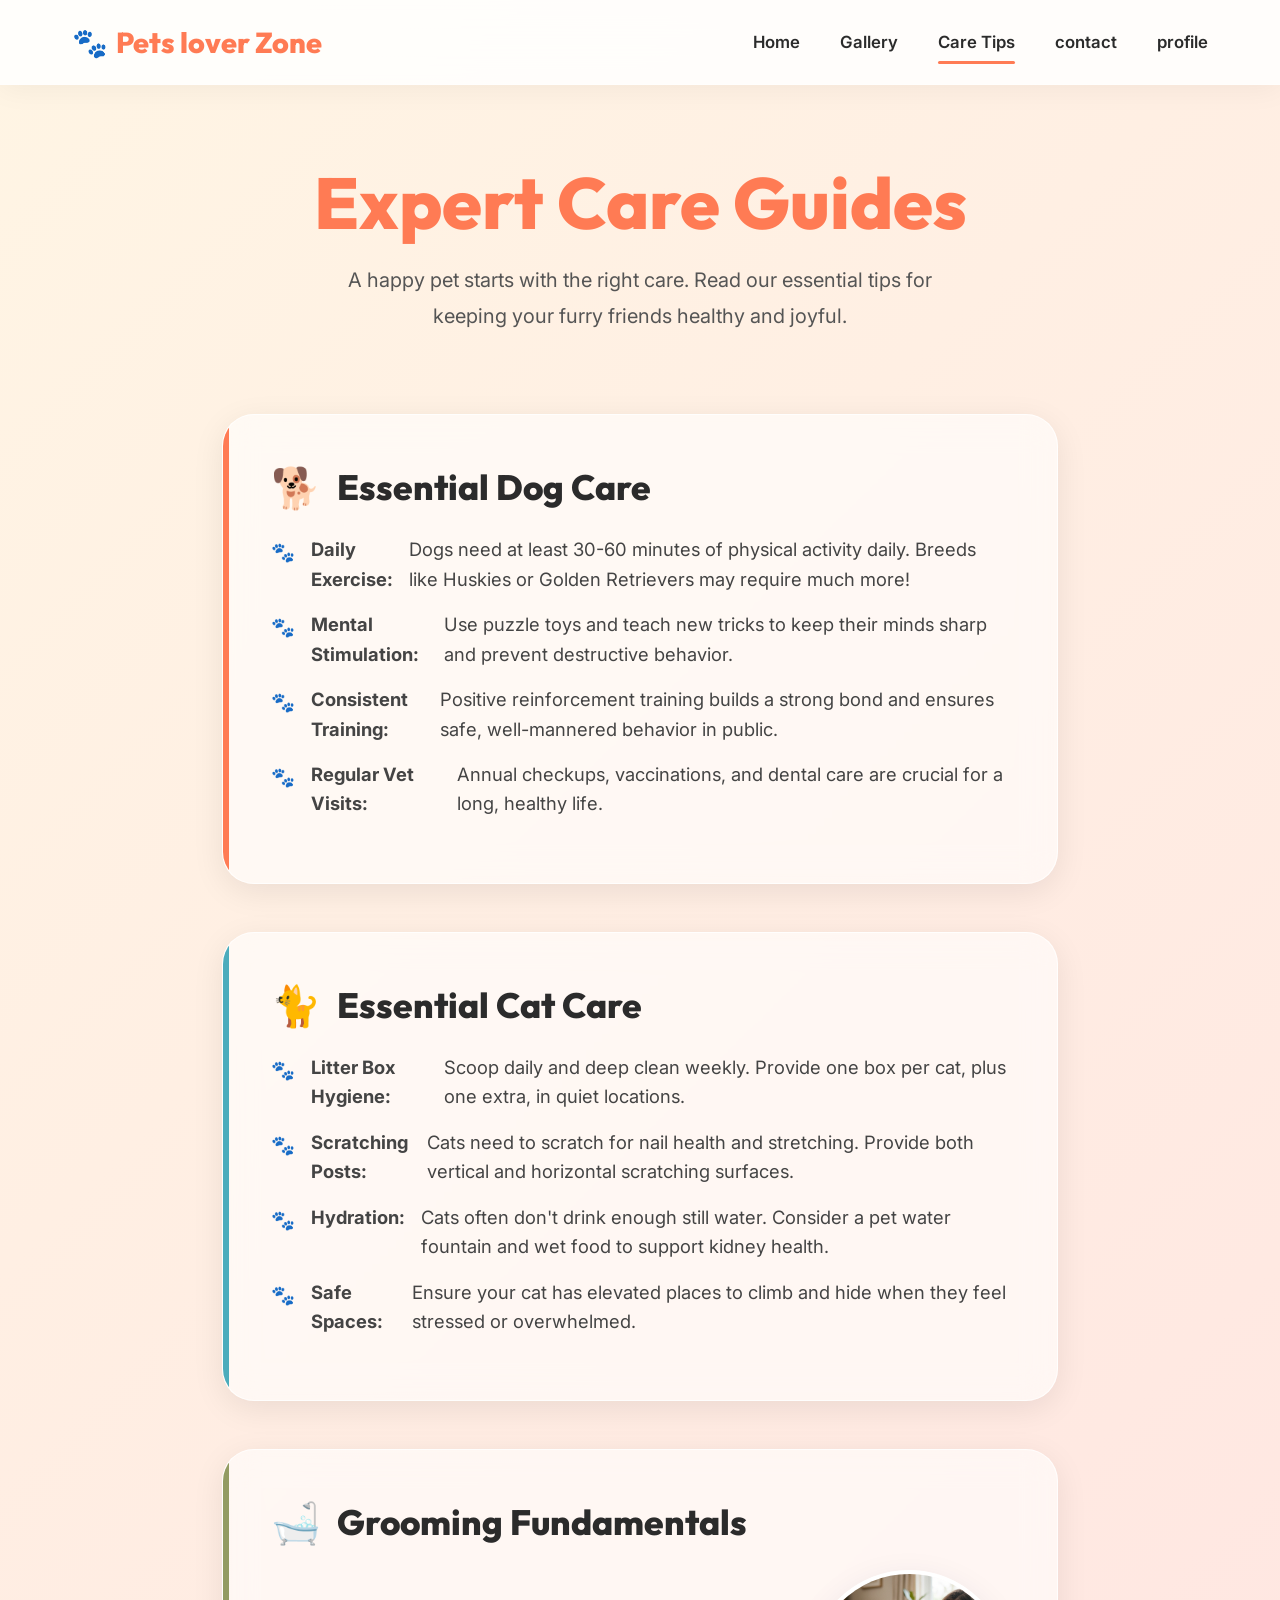
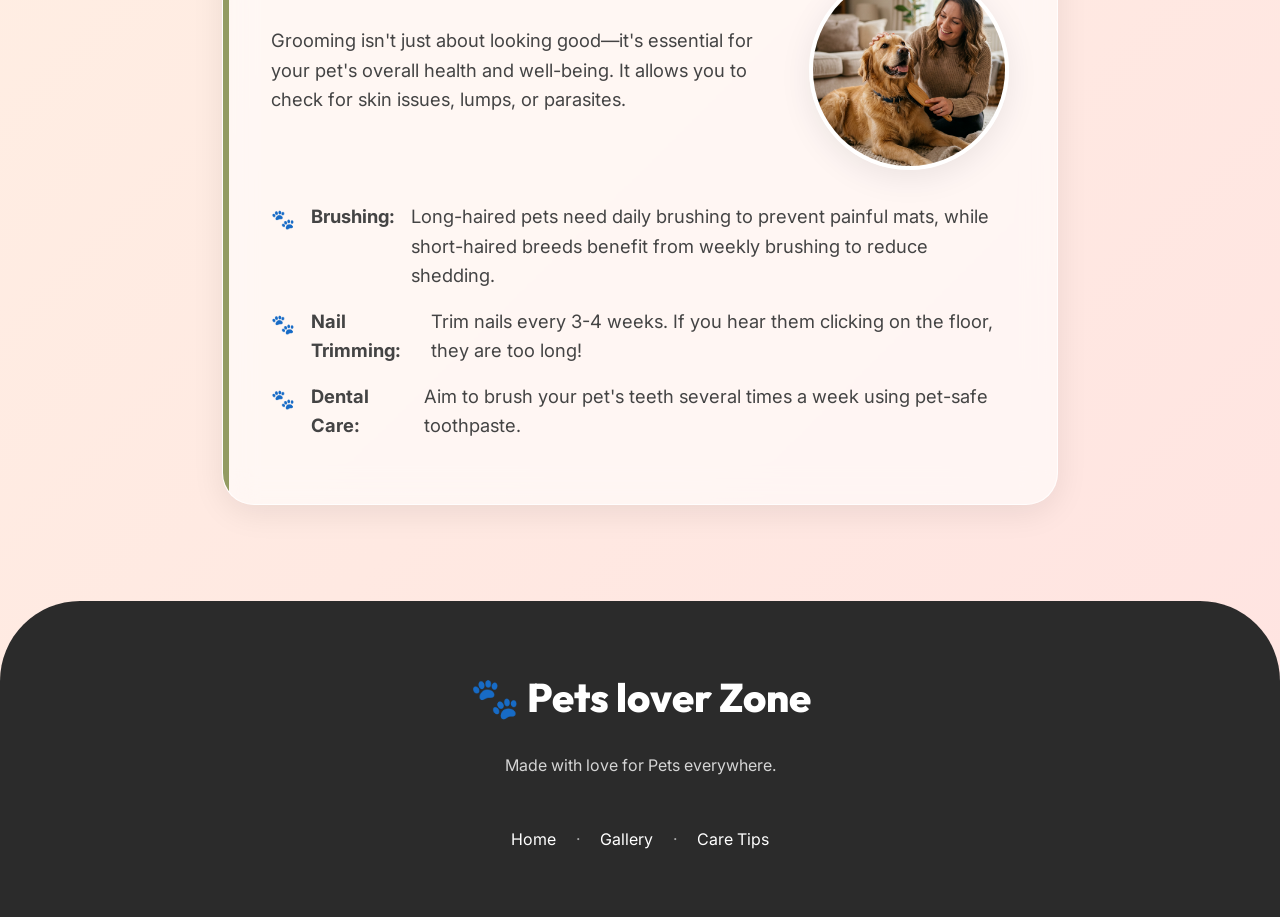
==== care.html @ ebd654dc "first commit" ====
<!DOCTYPE html>
<html lang="en">

<head>
    <meta charset="UTF-8">
    <meta name="viewport" content="width=device-width, initial-scale=1.0">
    <title>Care Tips - Pets lover Zone</title>
    <meta name="description" content="Expert care tips and guides for your beloved pets.">
    <link rel="stylesheet" href="style.css">
    <link
        href="https://fonts.googleapis.com/css2?family=Inter:wght@300;400;500;600&family=Outfit:wght@300;400;600;800&display=swap"
        rel="stylesheet">
</head>

<body>

    <!-- Navigation -->
    <nav class="glass-nav">
        <div class="container nav-container">
            <div class="logo">
                <span class="logo-icon">🐾</span>
                <span>Pets lover Zone</span>
            </div>
            <div class="nav-links">
                <a href="index.html">Home</a>
                <a href="gallery.html">Gallery</a>
                <a href="care.html" class="active">Care Tips</a>
                <a href="contact.html">contact</a>
                <a href="profile.html">profile</a>
            </div>
        </div>
    </nav>

    <!-- Page Header -->
    <header class="page-header container">
        <h1>Expert Care Guides</h1>
        <p>A happy pet starts with the right care. Read our essential tips for keeping your furry friends healthy and
            joyful.</p>
    </header>

    <!-- Care Tips Content -->
    <main class="care-container">

        <!-- Dog Care -->
        <article class="care-card">
            <h2><span>🐕</span> Essential Dog Care</h2>
            <ul class="care-list">
                <li><strong>Daily Exercise:</strong> Dogs need at least 30-60 minutes of physical activity daily. Breeds
                    like Huskies or Golden Retrievers may require much more!</li>
                <li><strong>Mental Stimulation:</strong> Use puzzle toys and teach new tricks to keep their minds sharp
                    and prevent destructive behavior.</li>
                <li><strong>Consistent Training:</strong> Positive reinforcement training builds a strong bond and
                    ensures safe, well-mannered behavior in public.</li>
                <li><strong>Regular Vet Visits:</strong> Annual checkups, vaccinations, and dental care are crucial for
                    a long, healthy life.</li>
            </ul>
        </article>

        <!-- Cat Care -->
        <article class="care-card blue">
            <h2><span>🐈</span> Essential Cat Care</h2>
            <ul class="care-list">
                <li><strong>Litter Box Hygiene:</strong> Scoop daily and deep clean weekly. Provide one box per cat,
                    plus one extra, in quiet locations.</li>
                <li><strong>Scratching Posts:</strong> Cats need to scratch for nail health and stretching. Provide both
                    vertical and horizontal scratching surfaces.</li>
                <li><strong>Hydration:</strong> Cats often don't drink enough still water. Consider a pet water fountain
                    and wet food to support kidney health.</li>
                <li><strong>Safe Spaces:</strong> Ensure your cat has elevated places to climb and hide when they feel
                    stressed or overwhelmed.</li>
            </ul>
        </article>

        <!-- Grooming Tips -->
        <article class="care-card green">
            <h2><span>🛁</span> Grooming Fundamentals</h2>
            <div style="display: flex; gap: 2rem; align-items: center; margin-bottom: 2rem;">
                <p style="flex: 1; font-size: 1.15rem; color: #444;">
                    Grooming isn't just about looking good—it's essential for your pet's overall health and well-being.
                    It allows you to check for skin issues, lumps, or parasites.
                </p>
                <img src="images/caregroming.png" alt="Grooming dog"
                    style="width: 200px; height: 200px; border-radius: 50%; object-fit: cover; border: 4px solid white; box-shadow: var(--shadow);">
            </div>
            <ul class="care-list">
                <li><strong>Brushing:</strong> Long-haired pets need daily brushing to prevent painful mats, while
                    short-haired breeds benefit from weekly brushing to reduce shedding.</li>
                <li><strong>Nail Trimming:</strong> Trim nails every 3-4 weeks. If you hear them clicking on the floor,
                    they are too long!</li>
                <li><strong>Dental Care:</strong> Aim to brush your pet's teeth several times a week using pet-safe
                    toothpaste.</li>
            </ul>
        </article>

    </main>

    <!-- Footer -->
    <footer>
        <div class="container footer-content">
            <div class="footer-logo">🐾 Pets lover Zone</div>
            <p>Made with love for Pets everywhere.</p>
            <div class="footer-links">
                <a href="index.html">Home</a> &middot;
                <a href="gallery.html">Gallery</a> &middot;
                <a href="care.html">Care Tips</a>
                
            </div>
        </div>
    </footer>

</body>

</html>
---- style.css ----
:root {
    /* Color Palette */
    --primary: #FF7B54;
    --primary-light: #FFB26B;
    --secondary: #939B62;
    --dark: #2B2B2B;
    --light: #F9F7F7;
    --surface: rgba(255, 255, 255, 0.65);
    --surface-dark: rgba(255, 255, 255, 0.95);

    /* Layout */
    --container-width: 1200px;
    --border-radius: 24px;
    --shadow: 0 8px 32px rgba(0, 0, 0, 0.08);
    --shadow-hover: 0 16px 48px rgba(0, 0, 0, 0.12);

    /* Transitions */
    --transition: all 0.3s cubic-bezier(0.25, 0.8, 0.25, 1);
}

* {
    margin: 0;
    padding: 0;
    box-sizing: border-box;
}

body {
    font-family: 'Inter', sans-serif;
    background: linear-gradient(135deg, #FFF5E4, #FFE3E1);
    color: var(--dark);
    line-height: 1.6;
    min-height: 100vh;
    overflow-x: hidden;
}

h1,
h2,
h3,
h4,
h5,
h6 {
    font-family: 'Outfit', sans-serif;
    font-weight: 800;
    line-height: 1.2;
    color: var(--dark);
}

img {
    max-width: 100%;
    display: block;
    object-fit: cover;
}

a {
    text-decoration: none;
    color: inherit;
    transition: var(--transition);
}

ul {
    list-style: none;
}

/* Glassmorphism Utilities */
.glass {
    background: var(--surface);
    backdrop-filter: blur(16px);
    -webkit-backdrop-filter: blur(16px);
    border: 1px solid rgba(255, 255, 255, 0.6);
    border-radius: var(--border-radius);
    box-shadow: var(--shadow);
}

.glass-nav {
    background: rgba(255, 255, 255, 0.85);
    backdrop-filter: blur(20px);
    border-bottom: 1px solid rgba(255, 255, 255, 0.3);
    box-shadow: 0 4px 30px rgba(0, 0, 0, 0.05);
}

/* Container */
.container {
    max-width: var(--container-width);
    margin: 0 auto;
    padding: 0 2rem;
}

/* Navigation */
nav {
    position: fixed;
    top: 0;
    left: 0;
    width: 100%;
    z-index: 1000;
    transition: var(--transition);
}

.nav-container {
    display: flex;
    justify-content: space-between;
    align-items: center;
    padding: 1.2rem 2rem;
}

.logo {
    font-family: 'Outfit', sans-serif;
    font-size: 1.8rem;
    font-weight: 800;
    color: var(--primary);
    display: flex;
    align-items: center;
    gap: 0.5rem;
}

.nav-links {
    display: flex;
    gap: 2.5rem;
}

.nav-links a {
    font-weight: 600;
    font-size: 1.05rem;
    position: relative;
    padding: 0.5rem 0;
    color: var(--dark);
}

.nav-links a::after {
    content: '';
    position: absolute;
    bottom: 0;
    left: 0;
    width: 0;
    height: 3px;
    background: var(--primary);
    transition: var(--transition);
    border-radius: 3px;
}

.nav-links a:hover::after,
.nav-links a.active::after {
    width: 100%;
}

/* Buttons */
.btn {
    display: inline-block;
    padding: 1rem 2.5rem;
    border-radius: 50px;
    font-family: 'Outfit', sans-serif;
    font-weight: 600;
    font-size: 1.1rem;
    cursor: pointer;
    transition: var(--transition);
    border: none;
    text-align: center;
}

.btn-primary {
    background: var(--primary);
    color: white;
    box-shadow: 0 8px 20px rgba(255, 123, 84, 0.4);
}

.btn-primary:hover {
    background: var(--dark);
    transform: translateY(-3px);
    box-shadow: 0 12px 24px rgba(43, 43, 43, 0.3);
    color: white;
}

.btn-outline {
    background: transparent;
    color: var(--dark);
    border: 2px solid var(--dark);
}

.btn-outline:hover {
    background: var(--dark);
    color: white;
    transform: translateY(-3px);
}

/* HERO SECTION */
.hero {
    position: relative;
    min-height: 100vh;
    display: flex;
    align-items: center;
    padding-top: 80px;
    /* offset for nav */
}

.hero-bg {
    position: absolute;
    top: 0;
    left: 0;
    width: 100%;
    height: 100%;
    z-index: -1;
}

.hero-bg img {
    width: 100%;
    height: 100%;
    object-fit: cover;
}

.hero-overlay {
    position: absolute;
    top: 0;
    left: 0;
    width: 100%;
    height: 100%;
    background: linear-gradient(to right, rgba(255, 245, 228, 0.95) 0%, rgba(255, 245, 228, 0.8) 40%, rgba(255, 245, 228, 0.2) 100%);
}

.hero-content {
    width: 100%;
}

.hero-card {
    max-width: 600px;
    padding: 3.5rem;
    animation: slideUp 1s ease forwards;
}

@keyframes slideUp {
    from {
        opacity: 0;
        transform: translateY(40px);
    }

    to {
        opacity: 1;
        transform: translateY(0);
    }
}

.hero-card h1 {
    font-size: 4rem;
    margin-bottom: 1.5rem;
}

.hero-card h1 span {
    color: var(--primary);
}

.hero-card p {
    font-size: 1.25rem;
    color: #4a4a4a;
    margin-bottom: 2.5rem;
}

.hero-actions {
    display: flex;
    gap: 1.5rem;
}

/* FEATURES SECTION */
.features {
    padding: 8rem 2rem;
}

.section-header {
    text-align: center;
    margin-bottom: 4rem;
}

.section-header h2 {
    font-size: 3rem;
    margin-bottom: 1rem;
}

.section-header p {
    font-size: 1.2rem;
    color: #666;
}

.feature-grid {
    display: flex;
    flex-direction: column;
    gap: 4rem;
}

.glass-card {
    display: flex;
    align-items: center;
    gap: 4rem;
    background: rgba(255, 255, 255, 0.4);
    backdrop-filter: blur(12px);
    border: 1px solid rgba(255, 255, 255, 0.7);
    border-radius: 40px;
    padding: 2.5rem;
    box-shadow: 0 20px 40px rgba(0, 0, 0, 0.05);
    transition: var(--transition);
}

.glass-card:hover {
    transform: translateY(-10px);
    box-shadow: 0 30px 60px rgba(0, 0, 0, 0.08);
}

.glass-card.reverse {
    flex-direction: row-reverse;
}

.feature-img {
    flex: 1;
    border-radius: 30px;
    overflow: hidden;
}

.feature-img img {
    border-radius: 30px;
    transition: var(--transition);
    transform: scale(1.02);
}

.glass-card:hover .feature-img img {
    transform: scale(1.05);
}

.feature-text {
    flex: 1;
    padding: 2rem;
}

.feature-text h3 {
    font-size: 2.5rem;
    margin-bottom: 1.5rem;
    color: var(--primary);
}

.feature-text p {
    font-size: 1.2rem;
    color: #555;
    margin-bottom: 2rem;
}

.link-arrow {
    font-family: 'Outfit', sans-serif;
    font-size: 1.1rem;
    font-weight: 600;
    color: var(--dark);
    display: flex;
    align-items: center;
    gap: 0.5rem;
}

.link-arrow:hover {
    gap: 1rem;
    color: var(--primary);
}

/* FOOTER */
footer {
    background: var(--dark);
    color: rgba(255, 255, 255, 0.8);
    padding: 4rem 2rem;
    border-radius: 80px 80px 0 0;
    margin-top: 4rem;
    text-align: center;
}

.footer-content {
    display: flex;
    flex-direction: column;
    align-items: center;
    gap: 1.5rem;
}

.footer-logo {
    font-size: 2.5rem;
    font-weight: 800;
    color: white;
    font-family: 'Outfit', sans-serif;
}

.footer-links {
    margin-top: 1.5rem;
    color: #aaa;
}

.footer-links a {
    color: #fff;
    margin: 0 1rem;
}

.footer-links a:hover {
    color: var(--primary);
}

@media (max-width: 900px) {

    .glass-card,
    .glass-card.reverse {
        flex-direction: column;
        padding: 1.5rem;
    }

    .hero-card h1 {
        font-size: 3rem;
    }

    .hero-bg .hero-overlay {
        background: rgba(255, 245, 228, 0.85);
    }

    .nav-links {
        display: none;
    }

    /* Simplified for demo */
}

/* GALLERY SECTION */
.page-header {
    padding: 160px 2rem 5rem;
    text-align: center;
}

.page-header h1 {
    font-size: 4.5rem;
    color: var(--primary);
    margin-bottom: 1rem;
}

.page-header p {
    font-size: 1.25rem;
    color: #555;
    max-width: 600px;
    margin: 0 auto;
    line-height: 1.8;
}

.gallery-grid {
    display: grid;
    grid-template-columns: repeat(auto-fill, minmax(320px, 1fr));
    grid-auto-rows: 300px;
    gap: 2.5rem;
    padding: 0 2rem 5rem;
    max-width: var(--container-width);
    margin: 0 auto;
}

.gallery-item {
    position: relative;
    border-radius: 32px;
    overflow: hidden;
    cursor: pointer;
    box-shadow: 0 10px 30px rgba(0, 0, 0, 0.05);
    transition: var(--transition);
}

.gallery-item img {
    width: 100%;
    height: 100%;
    object-fit: cover;
    transition: transform 0.6s cubic-bezier(0.25, 1, 0.5, 1);
}

.gallery-item:hover {
    transform: translateY(-10px);
    box-shadow: 0 20px 40px rgba(0, 0, 0, 0.12);
}

.gallery-item:hover img {
    transform: scale(1.08);
}

.gallery-overlay {
    position: absolute;
    bottom: -100px;
    left: 0;
    width: 100%;
    padding: 4rem 2rem 2rem;
    background: linear-gradient(to top, rgba(0, 0, 0, 0.85) 0%, transparent 100%);
    color: white;
    transition: var(--transition);
    opacity: 0;
}

.gallery-item:hover .gallery-overlay {
    bottom: 0;
    opacity: 1;
}

.gallery-overlay h3 {
    font-family: 'Outfit';
    font-size: 1.8rem;
    color: white;
    margin-bottom: 0.25rem;
}

.gallery-overlay span {
    font-size: 1rem;
    font-weight: 500;
    color: var(--primary-light);
    text-transform: uppercase;
    letter-spacing: 1px;
}

/* CARE TIPS SECTION */
.care-container {
    max-width: 900px;
    margin: 0 auto 6rem;
    padding: 0 2rem;
}

.care-card {
    background: rgba(255, 255, 255, 0.6);
    backdrop-filter: blur(16px);
    border: 1px solid rgba(255, 255, 255, 0.8);
    border-radius: 32px;
    padding: 3rem;
    margin-bottom: 3rem;
    box-shadow: var(--shadow);
    transition: var(--transition);
    position: relative;
    overflow: hidden;
}

.care-card::before {
    content: '';
    position: absolute;
    top: 0;
    left: 0;
    width: 6px;
    height: 100%;
    background: var(--primary);
}

.care-card.blue::before {
    background: #4CACBC;
}

.care-card.green::before {
    background: var(--secondary);
}

.care-card:hover {
    transform: translateY(-5px);
    box-shadow: var(--shadow-hover);
}

.care-card h2 {
    font-size: 2.2rem;
    color: var(--dark);
    margin-bottom: 1.5rem;
    display: flex;
    align-items: center;
    gap: 1rem;
}

.care-card h2 span {
    font-size: 2.5rem;
}

.care-list {
    list-style: none;
}

.care-list li {
    font-size: 1.15rem;
    margin-bottom: 1rem;
    display: flex;
    align-items: flex-start;
    gap: 1rem;
    color: #444;
}

.care-list li::before {
    content: '🐾';
    font-size: 1.2rem;
    margin-top: 2px;
}
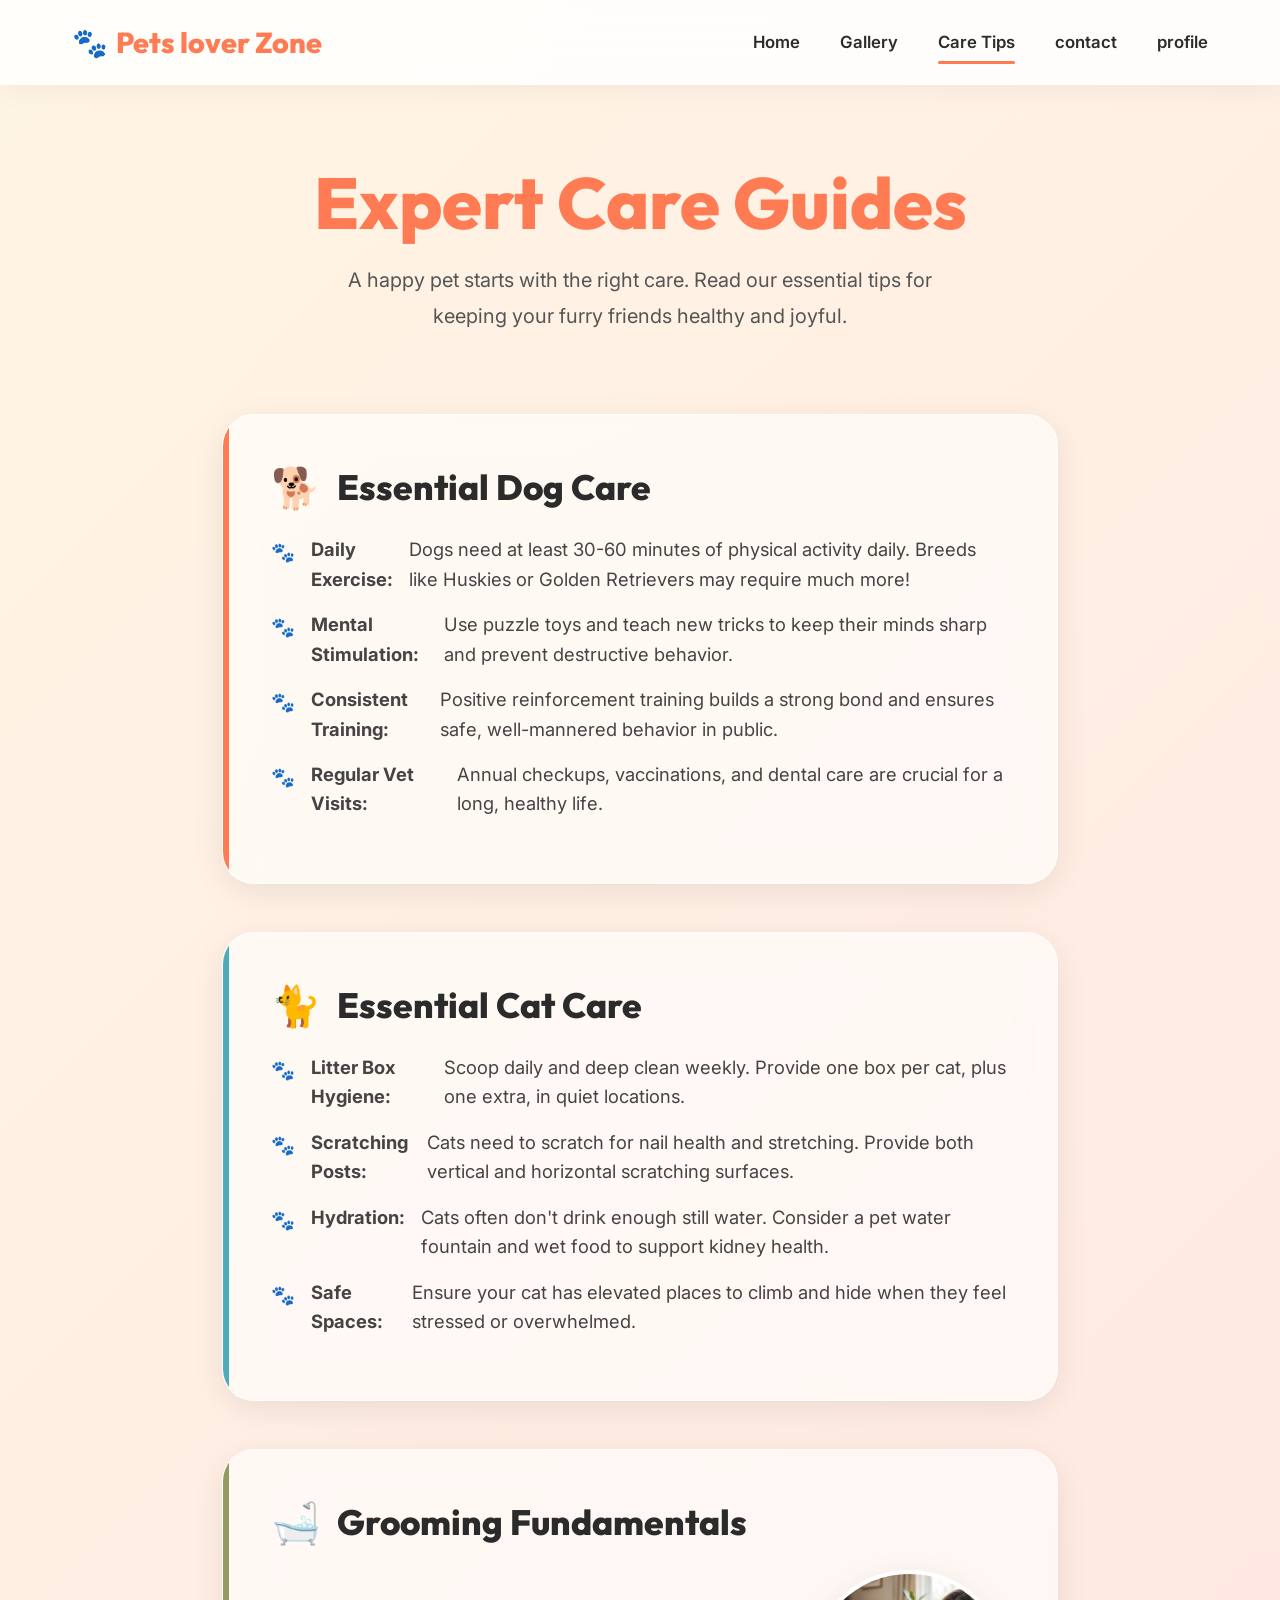
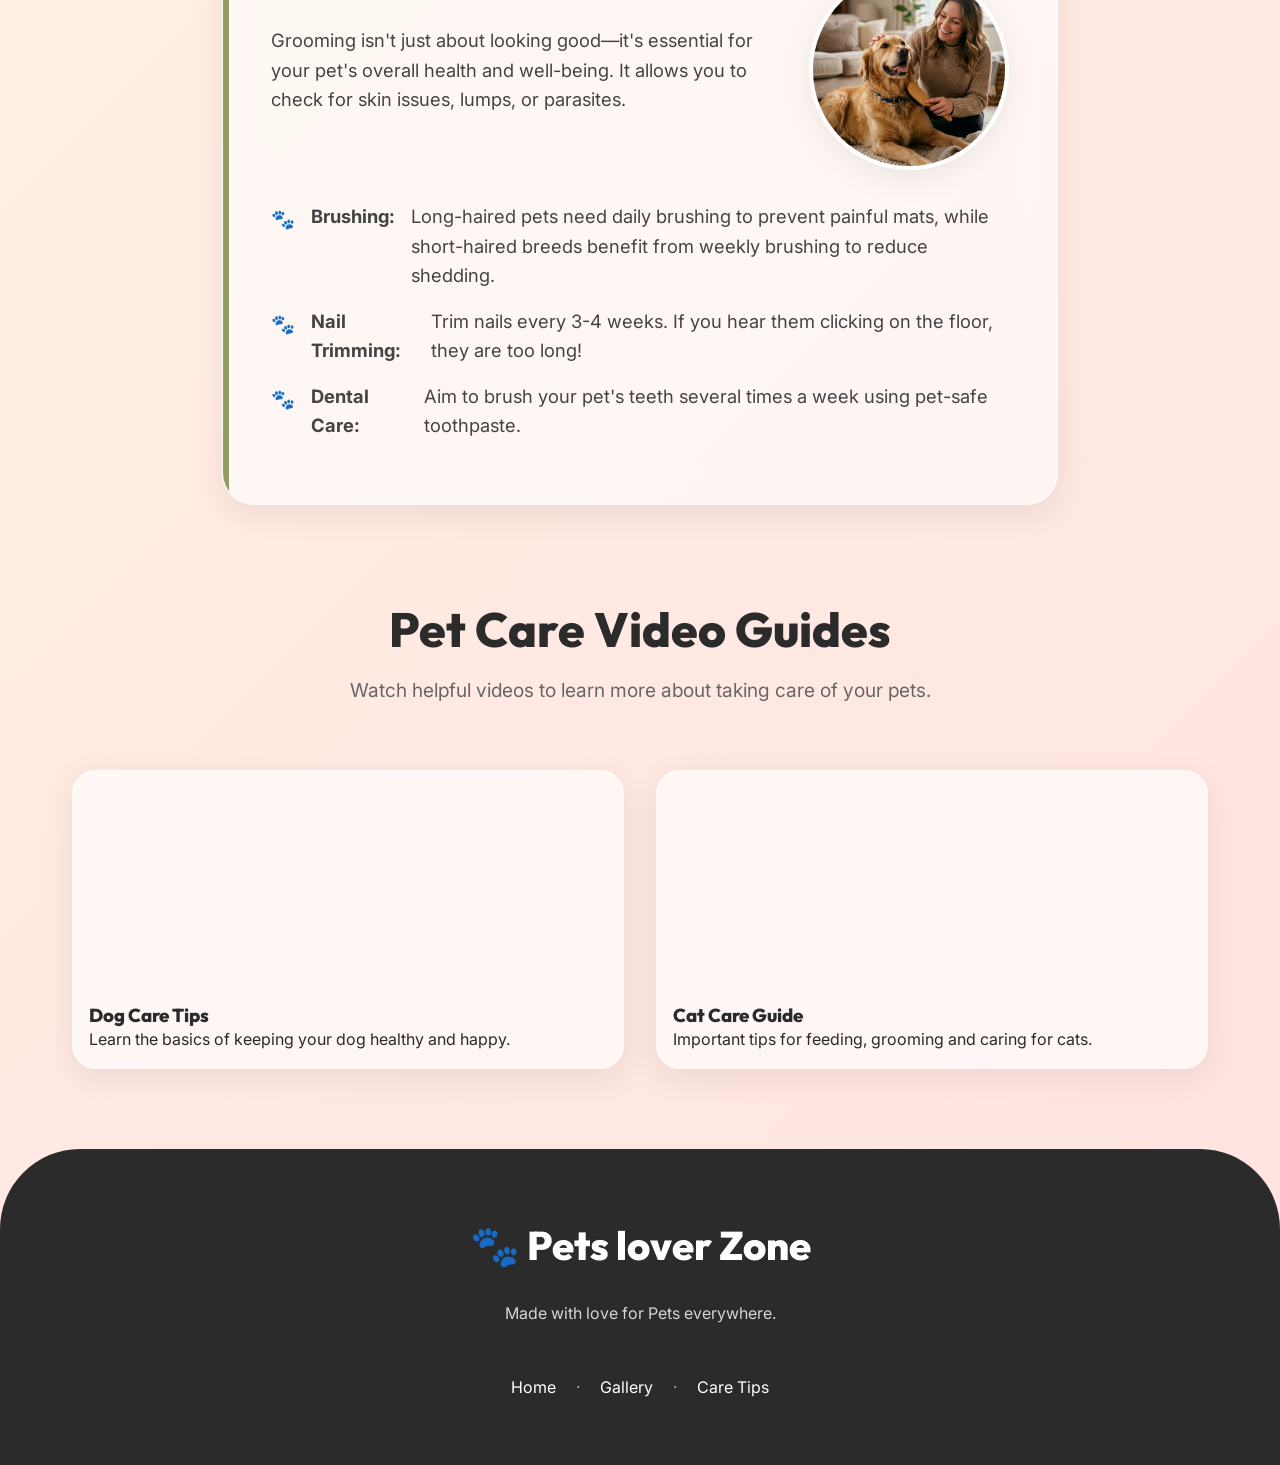
==== commit 8cf6404a: "update website" ====
--- a/care.html
+++ b/care.html
@@ -93,6 +93,45 @@
         </article>
 
     </main>
+    <!-- Pet Care Videos -->
+<section class="container" style="margin-bottom:80px;">
+
+    <div class="section-header">
+        <h2>Pet Care Video Guides</h2>
+        <p>Watch helpful videos to learn more about taking care of your pets.</p>
+    </div>
+
+    <div style="display:grid; grid-template-columns:repeat(auto-fit,minmax(300px,1fr)); gap:2rem;">
+
+        <!-- Video 1 -->
+        <div class="glass" style="padding:1rem;">
+            <iframe width="100%" height="200"
+                src="https://www.youtube.com/embed/V4LnorVVxfw"
+                title="Dog Care Tips"
+                frameborder="0"
+                allowfullscreen>
+            </iframe>
+            <h3 style="margin-top:10px;">Dog Care Tips</h3>
+            <p>Learn the basics of keeping your dog healthy and happy.</p>
+        </div>
+
+        <!-- Video 2 -->
+        <div class="glass" style="padding:1rem;">
+            <iframe width="100%" height="200"
+                src="https://www.youtube.com/embed/J---aiyznGQ"
+                title="Cat Care Guide"
+                frameborder="0"
+                allowfullscreen>
+            </iframe>
+            <h3 style="margin-top:10px;">Cat Care Guide</h3>
+            <p>Important tips for feeding, grooming and caring for cats.</p>
+        </div>
+
+    
+
+    </div>
+
+</section>
 
     <!-- Footer -->
     <footer>
--- a/style.css
+++ b/style.css
@@ -574,4 +574,78 @@
     content: '🐾';
     font-size: 1.2rem;
     margin-top: 2px;
+}
+/* ================= CONTACT PAGE ================= */
+
+/* Background kucing hanya untuk contact page */
+body.contact-page{
+    background:
+    linear-gradient(rgba(255,245,228,0.9), rgba(255,227,225,0.9)),
+    url("https://images.unsplash.com/photo-1518791841217-8f162f1e1131");
+    background-size: cover;
+    background-position: center;
+    background-attachment: fixed;
+}
+
+/* Contact Card */
+.contact-card{
+  display:flex;
+  justify-content:space-between;
+  gap:3rem;
+  padding:3rem;
+  margin:0 auto 5rem;
+  background:rgba(255,255,255,0.6);
+  backdrop-filter:blur(14px);
+  border-radius:32px;
+  box-shadow:var(--shadow);
+}
+
+/* Contact Info */
+.contact-info{
+  width:40%;
+}
+
+.contact-info h2{
+  font-size:2rem;
+  color:var(--primary);
+  margin-bottom:0.5rem;
+}
+
+.contact-info p{
+  color:#555;
+  margin-bottom:1.5rem;
+}
+
+/* Form */
+.contact-form{
+  width:60%;
+}
+
+.form-row{
+  display:flex;
+  flex-direction:column;
+  margin-bottom:1rem;
+}
+
+.contact-form input,
+.contact-form textarea{
+  padding:0.9rem 1rem;
+  border-radius:14px;
+  border:1px solid rgba(0,0,0,0.1);
+}
+
+.contact-form input:focus,
+.contact-form textarea:focus{
+  outline:none;
+  border-color:var(--primary);
+}
+
+/* Button */
+.contact-form .btn{
+  background:var(--primary);
+  color:white;
+}
+
+.contact-form .btn:hover{
+  background:var(--dark);
 }
